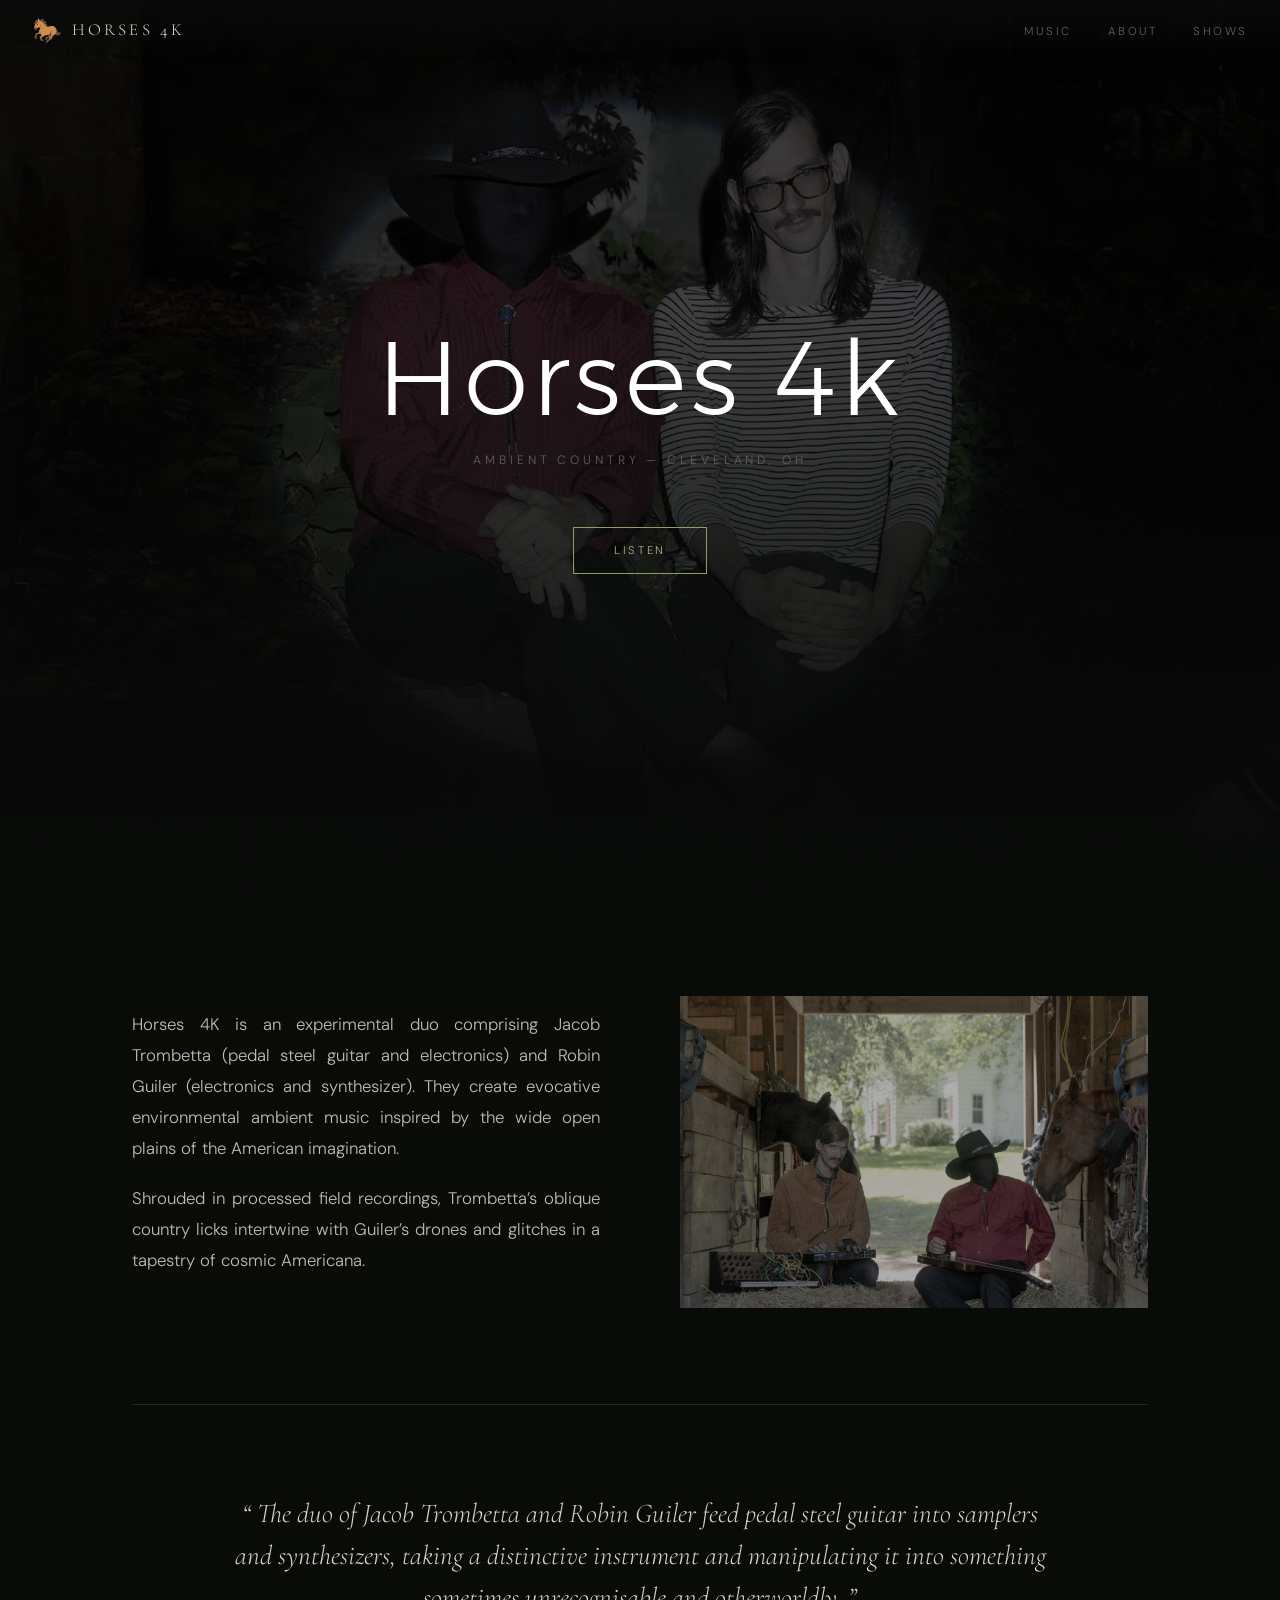
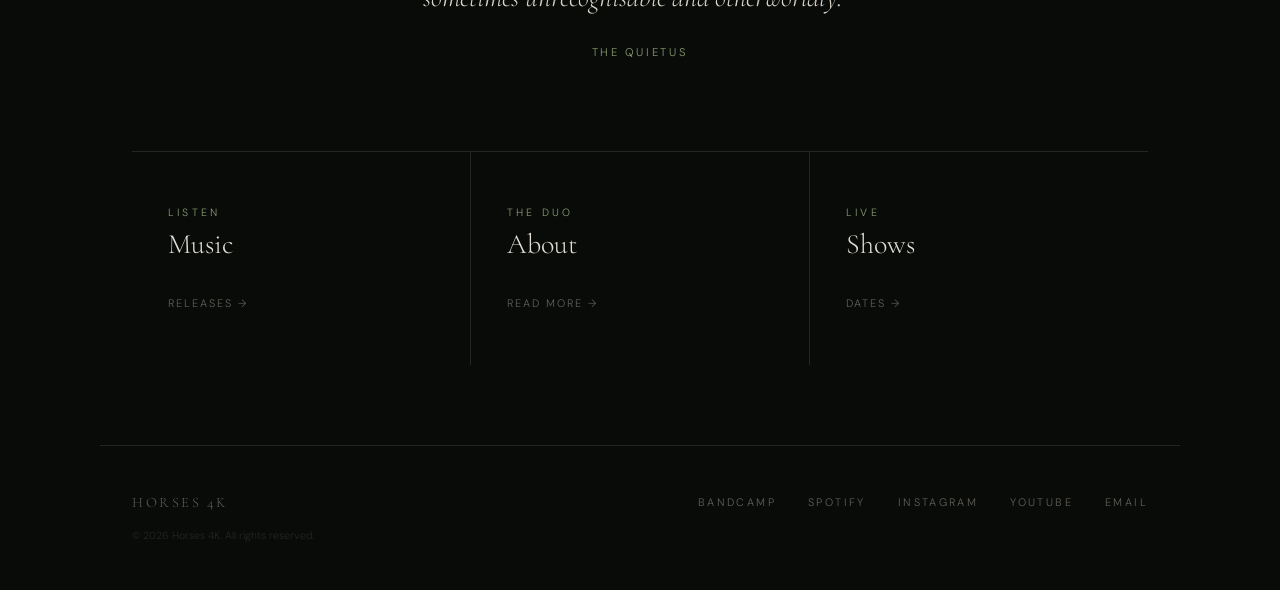
==== index.html @ 16969757 "feat: inital commit of Horses 4k website" ====
<!DOCTYPE html>
<html lang="en">
<head>
  <meta charset="UTF-8">
  <meta name="viewport" content="width=device-width, initial-scale=1.0">
  <title>Horses 4K — Ambient Country, Cleveland, OH</title>
  <meta name="description" content="Horses 4K is an experimental duo from Cleveland, Ohio. Jacob Trombetta and Robin Guiler feed pedal steel guitar into samplers and synthesizers — cosmic Americana for the wide open dark.">
  <link rel="canonical" href="https://horses4k.rodeo/">
  <meta property="og:type" content="website">
  <meta property="og:site_name" content="Horses 4K">
  <meta property="og:url" content="https://horses4k.rodeo/">
  <meta property="og:title" content="Horses 4K — Ambient Country, Cleveland OH">
  <meta property="og:description" content="Pedal steel fed into samplers and synthesizers. Cosmic Americana from Cleveland, OH.">
  <meta property="og:image" content="https://horses4k.rodeo/images/web/horses_4k_web.jpg">
  <meta property="og:image:alt" content="Horses 4K — nighttime garden portrait">
  <meta name="twitter:card" content="summary_large_image">
  <meta name="twitter:site" content="@horses4k_music">
  <meta name="twitter:title" content="Horses 4K — Ambient Country, Cleveland OH">
  <meta name="twitter:description" content="Pedal steel fed into samplers and synthesizers. Cosmic Americana from Cleveland, OH.">
  <meta name="twitter:image" content="https://horses4k.rodeo/images/web/horses_4k_web.jpg">
  <meta name="twitter:image:alt" content="Horses 4K — nighttime garden portrait">
  <link rel="icon" href="/images/logo.png" type="image/png">
  <link rel="apple-touch-icon" href="/images/logo.png">
  <link rel="preconnect" href="https://fonts.googleapis.com">
  <link rel="preconnect" href="https://fonts.gstatic.com" crossorigin>
  <link rel="stylesheet" href="/css/style.css">
  <script type="application/ld+json">
  {
    "@context": "https://schema.org",
    "@type": "MusicGroup",
    "name": "Horses 4K",
    "url": "https://horses4k.rodeo",
    "description": "Horses 4K is an experimental duo from Cleveland, Ohio. Jacob Trombetta and Robin Guiler create evocative environmental ambient music — pedal steel guitar fed through samplers and synthesizers, cosmic Americana.",
    "genre": ["Ambient", "Experimental", "Americana", "Electronic"],
    "foundingLocation": { "@type": "Place", "name": "Cleveland, Ohio, USA" },
    "sameAs": [
      "https://www.instagram.com/horses4k_music/",
      "https://www.youtube.com/@Horses4k-music",
      "https://horses4k.bandcamp.com/",
      "https://open.spotify.com/artist/7i4IBPXbDUPzhd3XxN7yWX"
    ],
    "email": "horses4kmusic@gmail.com",
    "member": [
      {
        "@type": "OrganizationRole",
        "member": { "@type": "Person", "name": "Jacob Trombetta", "url": "https://jacobtrombetta.com" },
        "roleName": "Pedal Steel Guitar, Electronics"
      },
      {
        "@type": "OrganizationRole",
        "member": { "@type": "Person", "name": "Robin Guiler", "url": "https://softpedestal.bandcamp.com" },
        "roleName": "Electronics, Synthesizer"
      }
    ]
  }
  </script>
</head>
<body>
  <header>
    <nav class="site-nav" aria-label="Main navigation">
      <a href="/" class="nav-brand">
        <img src="/images/logo.png" alt="" aria-hidden="true" width="30" height="30">
        Horses 4K
      </a>
      <ul class="nav-links" role="list">
        <li><a href="/music.html">Music</a></li>
        <li><a href="/about.html">About</a></li>
        <li><a href="/shows.html">Shows</a></li>
      </ul>
      <button class="nav-toggle" aria-label="Open menu" aria-expanded="false" aria-controls="nav-drawer">
        <span></span><span></span><span></span>
      </button>
    </nav>
    <nav class="nav-drawer" id="nav-drawer" aria-label="Mobile navigation">
      <a href="/music.html">Music</a>
      <a href="/about.html">About</a>
      <a href="/shows.html">Shows</a>
    </nav>
  </header>

  <main>
    <section class="hero" aria-label="Band introduction">
      <div class="hero-bg" role="img" aria-label="Horses 4K — nighttime garden portrait"></div>
      <div class="hero-overlay"></div>
      <div class="hero-inner">
        <h1 class="hero-title">Horses 4k</h1>
        <p class="hero-sub">Ambient Country &mdash; Cleveland, OH</p>
        <a href="/music.html" class="hero-cta">Listen</a>
      </div>
    </section>

    <div class="site-wrapper">
      <section class="home-intro" aria-label="About">
        <div class="home-intro-text">
          <p>Horses 4K is an experimental duo comprising Jacob Trombetta (pedal steel guitar and electronics) and Robin Guiler (electronics and synthesizer). They create evocative environmental ambient music inspired by the wide open plains of the American imagination.</p>
          <p>Shrouded in processed field recordings, Trombetta&#8217;s oblique country licks intertwine with Guiler&#8217;s drones and glitches in a tapestry of cosmic Americana.</p>
        </div>
        <div class="home-intro-img">
          <img
            src="/images/web/horses_4k_hay.jpg"
            alt="Horses 4K performing in a horse stable — Jacob on pedal steel, Robin on synthesizer, with horses looking on"
            width="1600" height="1067"
            loading="lazy">
        </div>
      </section>

      <section class="press-quote" aria-label="Press">
        <blockquote>
          The duo of Jacob Trombetta and Robin Guiler feed pedal steel guitar into samplers and synthesizers, taking a distinctive instrument and manipulating it into something sometimes unrecognisable and otherworldly.
        </blockquote>
        <p class="press-source">
          <a href="https://thequietus.com/quietus-reviews/horses-4k-nina-review/" target="_blank" rel="noopener noreferrer">The Quietus</a>
        </p>
      </section>

      <nav class="home-links" aria-label="Site sections">
        <a class="home-link" href="/music.html">
          <span class="lbl">Listen</span>
          <span class="ttl">Music</span>
          <span class="arr">Releases &rarr;</span>
        </a>
        <a class="home-link" href="/about.html">
          <span class="lbl">The Duo</span>
          <span class="ttl">About</span>
          <span class="arr">Read more &rarr;</span>
        </a>
        <a class="home-link" href="/shows.html">
          <span class="lbl">Live</span>
          <span class="ttl">Shows</span>
          <span class="arr">Dates &rarr;</span>
        </a>
      </nav>
    </div>
  </main>

  <footer>
    <div class="site-footer">
      <span class="footer-brand">Horses 4K</span>
      <nav class="footer-socials" aria-label="Social links">
        <a href="https://horses4k.bandcamp.com/" target="_blank" rel="noopener noreferrer">Bandcamp</a>
        <a href="https://open.spotify.com/artist/7i4IBPXbDUPzhd3XxN7yWX" target="_blank" rel="noopener noreferrer">Spotify</a>
        <a href="https://www.instagram.com/horses4k_music/" target="_blank" rel="noopener noreferrer">Instagram</a>
        <a href="https://www.youtube.com/channel/UCZgQ_28INybqXA4SJDK0QSA" target="_blank" rel="noopener noreferrer">YouTube</a>
        <a href="mailto:horses4kmusic@gmail.com">Email</a>
      </nav>
      <p class="footer-copy">&copy; 2026 Horses 4K. All rights reserved.</p>
    </div>
  </footer>

  <script src="/js/main.js"></script>
</body>
</html>
---- css/style.css ----
@import url('https://fonts.googleapis.com/css2?family=Cormorant+Garamond:ital,wght@0,300;0,400;0,600;1,300;1,400&family=DM+Sans:opsz,wght@9..40,300;9..40,400&display=swap');

@font-face {
  font-family: 'Gontserrat';
  src: url('../fonts/Gontserrat-Light.woff2') format('woff2'),
       url('../fonts/Gontserrat-Light.ttf') format('truetype');
  font-weight: 300;
  font-style: normal;
  font-display: swap;
}

*, *::before, *::after { box-sizing: border-box; margin: 0; padding: 0; }

:root {
  --bg:         #090b09;
  --surface:    #0f1210;
  --surface-2:  #161a14;
  --border:     #232720;
  --text:       #bfbbb3;
  --text-muted: #62605a;
  --bright:     #e2ddd5;
  --accent:     #8c9c70;
  --accent-hi:  #aabb88;
  --warm:       #a0784a;
  --ff-d:       'Cormorant Garamond', Georgia, serif;
  --ff-b:       'DM Sans', system-ui, sans-serif;
  --max-w:      1080px;
  --nav-h:      60px;
}

html { scroll-behavior: smooth; }

body {
  background-color: var(--bg);
  color: var(--text);
  font-family: var(--ff-b);
  font-weight: 300;
  font-size: 16px;
  line-height: 1.75;
}

a { color: inherit; text-decoration: none; }
img { display: block; max-width: 100%; }
p { text-align: justify; hyphens: auto; }

/* ── nav ─────────────────────────────────────────────────── */

.site-nav {
  position: fixed;
  top: 0; left: 0; right: 0;
  z-index: 100;
  height: var(--nav-h);
  display: flex;
  align-items: center;
  justify-content: space-between;
  padding: 0 2rem;
  background: linear-gradient(to bottom,
    rgba(9,11,9,0.9) 0%,
    rgba(9,11,9,0) 100%);
  transition: background 0.35s;
}

.site-nav.scrolled {
  background: rgba(9,11,9,0.97);
  border-bottom: 1px solid var(--border);
}

.nav-brand {
  display: flex;
  align-items: center;
  gap: 0.65rem;
  font-family: var(--ff-d);
  font-size: 1.05rem;
  letter-spacing: 0.18em;
  text-transform: uppercase;
  color: var(--bright);
}

.nav-brand img {
  width: 30px;
  height: 30px;
  border-radius: 50%;
  opacity: 0.8;
}

.nav-links {
  list-style: none;
  display: flex;
  gap: 2.25rem;
}

.nav-links a {
  font-size: 0.72rem;
  letter-spacing: 0.22em;
  text-transform: uppercase;
  color: var(--text-muted);
  transition: color 0.2s;
}

.nav-links a:hover,
.nav-links a[aria-current="page"] {
  color: var(--bright);
}

.nav-toggle {
  display: none;
  background: none;
  border: none;
  cursor: pointer;
  flex-direction: column;
  gap: 5px;
  padding: 4px;
}

.nav-toggle span {
  display: block;
  width: 22px;
  height: 1px;
  background: var(--text);
  transition: transform 0.25s, opacity 0.25s;
}

.nav-toggle[aria-expanded="true"] span:nth-child(1) {
  transform: translateY(6px) rotate(45deg);
}
.nav-toggle[aria-expanded="true"] span:nth-child(2) { opacity: 0; }
.nav-toggle[aria-expanded="true"] span:nth-child(3) {
  transform: translateY(-6px) rotate(-45deg);
}

.nav-drawer {
  display: none;
  position: fixed;
  inset: 0;
  z-index: 99;
  background: rgba(9,11,9,0.98);
  flex-direction: column;
  align-items: center;
  justify-content: center;
  gap: 2.75rem;
}

.nav-drawer.open { display: flex; }

.nav-drawer a {
  font-family: var(--ff-d);
  font-size: 2.6rem;
  font-weight: 300;
  letter-spacing: 0.1em;
  text-transform: uppercase;
  color: var(--bright);
  transition: color 0.2s;
}

.nav-drawer a:hover { color: var(--accent-hi); }

@media (max-width: 640px) {
  .nav-links { display: none; }
  .nav-toggle { display: flex; }
}

/* ── hero ─────────────────────────────────────────────────── */

.hero {
  position: relative;
  min-height: 100vh;
  min-height: 100svh;
  display: flex;
  align-items: center;
  justify-content: center;
  text-align: center;
  overflow: hidden;
}

.hero-bg {
  position: absolute;
  inset: 0;
  background-image: url('../images/web/horses_4k_web.jpg');
  background-size: cover;
  background-position: center 25%;
  filter: brightness(0.28) saturate(0.45);
}

.hero-overlay {
  position: absolute;
  inset: 0;
  background: linear-gradient(
    to bottom,
    rgba(9,11,9,0.1) 0%,
    rgba(9,11,9,0.0) 30%,
    rgba(9,11,9,0.6) 72%,
    rgba(9,11,9,1.0) 100%
  );
}

.hero-inner {
  position: relative;
  z-index: 1;
  padding: 2rem;
  max-width: 820px;
}

.hero-logo {
  width: 64px;
  height: 64px;
  border-radius: 50%;
  margin: 0 auto 2rem;
  opacity: 0.8;
}

.hero-title {
  font-family: 'Gontserrat', var(--ff-d);
  font-size: clamp(3rem, 10vw, 6.5rem);
  font-weight: 300;
  letter-spacing: 0.04em;
  color: #fff;
  line-height: 1;
  margin-bottom: 1.25rem;
}

.hero-sub {
  font-size: 0.76rem;
  letter-spacing: 0.32em;
  text-transform: uppercase;
  color: var(--text-muted);
  margin-bottom: 3.5rem;
  text-align: center;
}

.hero-cta {
  display: inline-block;
  font-size: 0.7rem;
  letter-spacing: 0.24em;
  text-transform: uppercase;
  color: var(--accent-hi);
  border: 1px solid var(--accent);
  padding: 0.8rem 2.5rem;
  transition: background 0.22s, color 0.22s;
}

.hero-cta:hover {
  background: var(--accent);
  color: var(--bg);
}

/* ── shared layout ────────────────────────────────────────── */

.site-wrapper {
  max-width: var(--max-w);
  margin: 0 auto;
  padding: 0 2rem;
}

.page-header {
  padding-top: calc(var(--nav-h) + 5rem);
  padding-bottom: 3.5rem;
  border-bottom: 1px solid var(--border);
  margin-bottom: 5rem;
}

.eyebrow {
  font-size: 0.68rem;
  letter-spacing: 0.32em;
  text-transform: uppercase;
  color: var(--accent);
  margin-bottom: 0.65rem;
}

.page-title {
  font-family: var(--ff-d);
  font-size: clamp(2.8rem, 7vw, 5rem);
  font-weight: 300;
  letter-spacing: 0.08em;
  text-transform: uppercase;
  color: var(--bright);
  line-height: 1.05;
}

/* ── home sections ────────────────────────────────────────── */

.home-intro {
  display: grid;
  grid-template-columns: 1fr 1fr;
  gap: 5rem;
  align-items: center;
  padding: 6rem 0;
  border-bottom: 1px solid var(--border);
}

.home-intro-text p {
  font-size: 1.05rem;
  line-height: 1.85;
  margin-bottom: 1.2rem;
}

.home-intro-text p.muted {
  color: var(--text-muted);
  font-size: 0.95rem;
}

.home-intro-img {
  aspect-ratio: 3/2;
  overflow: hidden;
}

.home-intro-img img {
  width: 100%;
  height: 100%;
  object-fit: cover;
  filter: brightness(0.68) saturate(0.55);
  transition: filter 0.6s;
}

.home-intro-img:hover img {
  filter: brightness(0.8) saturate(0.72);
}

@media (max-width: 768px) {
  .home-intro {
    grid-template-columns: 1fr;
    gap: 2.5rem;
    padding: 4rem 0;
  }
}

.press-quote {
  padding: 5.5rem 0;
  border-bottom: 1px solid var(--border);
  text-align: center;
}

.press-quote blockquote {
  font-family: var(--ff-d);
  font-size: clamp(1.2rem, 2.6vw, 1.7rem);
  font-style: italic;
  font-weight: 300;
  line-height: 1.55;
  color: #d8d4ca;
  max-width: 820px;
  margin: 0 auto 1.5rem;
}

.press-quote blockquote::before { content: '\201C'; }
.press-quote blockquote::after  { content: '\201D'; }

.press-source {
  font-size: 0.7rem;
  letter-spacing: 0.24em;
  text-transform: uppercase;
  color: var(--text-muted);
  text-align: center;
}

.press-source a {
  color: var(--accent);
  border-bottom: 1px solid transparent;
  transition: border-color 0.2s;
}

.press-source a:hover { border-color: var(--accent); }

.home-links {
  display: grid;
  grid-template-columns: repeat(3, 1fr);
  gap: 1px;
  background: var(--border);
  margin: 0;
}

.home-link {
  background: var(--bg);
  padding: 3.25rem 2.25rem;
  display: flex;
  flex-direction: column;
  gap: 0.4rem;
  transition: background 0.2s;
}

.home-link:hover { background: var(--surface); }

.home-link .lbl {
  font-size: 0.66rem;
  letter-spacing: 0.3em;
  text-transform: uppercase;
  color: var(--accent);
}

.home-link .ttl {
  font-family: var(--ff-d);
  font-size: 1.75rem;
  color: var(--bright);
  line-height: 1.1;
}

.home-link .arr {
  margin-top: 1.75rem;
  font-size: 0.68rem;
  letter-spacing: 0.18em;
  text-transform: uppercase;
  color: var(--text-muted);
}

@media (max-width: 600px) {
  .home-links { grid-template-columns: 1fr; }
}

/* ── music ────────────────────────────────────────────────── */

.section {
  padding-bottom: 5.5rem;
  border-bottom: 1px solid var(--border);
  margin-bottom: 5.5rem;
}

.section + .section {
  padding-top: 3.5rem;
}

.section:last-child {
  border-bottom: none;
  margin-bottom: 0;
}

.release {
  display: grid;
  grid-template-columns: 360px 1fr;
  gap: 3.5rem;
  align-items: start;
  margin-bottom: 5.5rem;
}

.release:last-child { margin-bottom: 0; }

.release-cover {
  aspect-ratio: 1;
  background: var(--surface);
  overflow: hidden;
  display: flex;
  align-items: center;
  justify-content: center;
}

.release-cover-placeholder {
  font-family: var(--ff-d);
  font-size: 3rem;
  font-style: italic;
  color: var(--text-muted);
  letter-spacing: 0.04em;
}

.release-cover img {
  width: 100%;
  height: 100%;
  object-fit: cover;
  filter: brightness(0.72) saturate(0.5);
}

.release-name {
  font-family: var(--ff-d);
  font-size: 3rem;
  font-weight: 300;
  letter-spacing: 0.06em;
  color: var(--bright);
  line-height: 1;
  margin-bottom: 0.4rem;
}

.release-meta {
  font-size: 0.7rem;
  letter-spacing: 0.24em;
  text-transform: uppercase;
  color: var(--text-muted);
  margin-bottom: 1.75rem;
}

.release-desc {
  font-size: 1rem;
  line-height: 1.9;
  margin-bottom: 2rem;
}

.stream-links {
  display: flex;
  flex-wrap: wrap;
  gap: 0.75rem;
  margin-bottom: 2.5rem;
}

.stream-link {
  font-size: 0.68rem;
  letter-spacing: 0.2em;
  text-transform: uppercase;
  padding: 0.6rem 1.5rem;
  border: 1px solid var(--border);
  color: var(--text-muted);
  transition: border-color 0.2s, color 0.2s;
}

.stream-link:hover {
  border-color: var(--accent);
  color: var(--accent-hi);
}

.release-credits {
  margin-top: 1.75rem;
  padding-top: 1.5rem;
  border-top: 1px solid var(--border);
}

.release-credits p {
  font-size: 0.82rem;
  line-height: 1.7;
  color: var(--text-muted);
  margin-bottom: 0.2rem;
  text-align: left;
}

.credits-label {
  font-size: 0.66rem !important;
  letter-spacing: 0.28em;
  text-transform: uppercase;
  color: var(--accent) !important;
  margin-bottom: 0.75rem !important;
}

.press-block {
  padding: 1.75rem 2rem;
  border-left: 2px solid var(--accent);
  background: var(--surface);
}

.press-block p {
  font-family: var(--ff-d);
  font-size: 1.1rem;
  font-style: italic;
  font-weight: 300;
  line-height: 1.65;
  color: #cdc9bf;
  margin-bottom: 1rem;
}

.press-block cite {
  font-size: 0.68rem;
  letter-spacing: 0.22em;
  text-transform: uppercase;
  color: var(--text-muted);
  font-style: normal;
}

.press-block cite a {
  color: var(--accent);
  border-bottom: 1px solid transparent;
  transition: border-color 0.2s;
}

.press-block cite a:hover { border-color: var(--accent); }

.release-embed {
  overflow: hidden;
}

.release-embed iframe {
  display: block;
  border: 0;
  max-width: 100%;
}

.videos-section {
  margin-top: 3.5rem;
  padding-top: 2.5rem;
  border-top: 1px solid var(--border);
}

.videos-label {
  font-size: 0.68rem;
  letter-spacing: 0.3em;
  text-transform: uppercase;
  color: var(--accent);
  margin-bottom: 1.5rem;
}

.video-grid {
  display: grid;
  grid-template-columns: 1fr 1fr;
  gap: 1.5rem;
}

.video-title {
  font-size: 0.78rem;
  letter-spacing: 0.08em;
  color: var(--text-muted);
  margin-bottom: 0.65rem;
}

.video-wrap {
  position: relative;
  aspect-ratio: 16 / 9;
  background: var(--surface);
}

.video-wrap iframe {
  position: absolute;
  inset: 0;
  width: 100%;
  height: 100%;
  border: 0;
}

.video-single {
  margin-top: 2.5rem;
}

@media (max-width: 640px) {
  .release {
    grid-template-columns: 1fr;
    gap: 2rem;
  }
  .release-cover { max-width: 150px; }
  .video-grid { grid-template-columns: 1fr; }
}

/* ── about ────────────────────────────────────────────────── */

.about-grid {
  display: grid;
  grid-template-columns: 1fr 360px;
  gap: 5rem;
  align-items: start;
}

.about-text p {
  font-size: 1.05rem;
  line-height: 1.9;
  margin-bottom: 1.35rem;
}

.about-members-label {
  font-size: 0.66rem;
  letter-spacing: 0.32em;
  text-transform: uppercase;
  color: var(--accent);
  margin: 3rem 0 1.25rem;
}

.member-row {
  display: flex;
  justify-content: space-between;
  align-items: center;
  padding: 0.9rem 0;
  border-bottom: 1px solid var(--border);
  color: var(--text-muted);
  transition: color 0.2s;
}

.about-members-label + .member-row { border-top: 1px solid var(--border); }

.member-row strong {
  display: block;
  font-size: 0.9rem;
  font-weight: 400;
  color: var(--bright);
  margin-bottom: 0.15rem;
}

.member-row span {
  font-size: 0.75rem;
  letter-spacing: 0.1em;
  text-transform: uppercase;
}

.member-ext {
  font-size: 0.66rem;
  letter-spacing: 0.2em;
  text-transform: uppercase;
  color: var(--text-muted);
  border-bottom: 1px solid transparent;
  transition: color 0.2s, border-color 0.2s;
}

.member-row:hover .member-ext {
  color: var(--accent-hi);
  border-color: var(--accent-hi);
}

.about-photo-wrap {
  position: sticky;
  top: calc(var(--nav-h) + 2rem);
  align-self: start;
}

.about-photo-wrap img {
  width: 100%;
  height: auto;
  filter: brightness(0.72) saturate(0.58) contrast(1.05);
}

@media (max-width: 900px) {
  .about-grid {
    grid-template-columns: 1fr;
    gap: 3rem;
  }
  .about-photo-wrap {
    position: static;
    order: -1;
  }
  .about-photo-wrap img {
    max-height: 440px;
    object-fit: cover;
    width: 100%;
  }
}

/* ── shows ────────────────────────────────────────────────── */

.shows-block { margin-bottom: 4.5rem; }

.shows-block + .shows-block {
  padding-top: 4.5rem;
  border-top: 1px solid var(--border);
}

.shows-section-label {
  font-size: 0.66rem;
  letter-spacing: 0.32em;
  text-transform: uppercase;
  color: var(--accent);
  margin-bottom: 0.5rem;
}

.shows-section-title {
  font-family: var(--ff-d);
  font-size: 2rem;
  font-weight: 300;
  color: var(--bright);
  margin-bottom: 2.25rem;
}

.show-list { list-style: none; }

.show {
  display: grid;
  grid-template-columns: 130px 1fr auto;
  align-items: center;
  gap: 2rem;
  padding: 1.3rem 0;
  border-bottom: 1px solid var(--border);
}

.show:first-child { border-top: 1px solid var(--border); }

.show-date {
  font-family: var(--ff-d);
  font-size: 0.95rem;
  color: var(--accent-hi);
  white-space: nowrap;
}

.show.past .show-date { color: var(--text-muted); }

.show-venue {
  font-size: 0.92rem;
  color: var(--bright);
  margin-bottom: 0.2rem;
}

.show.past .show-venue { color: var(--text); opacity: 0.7; }

.show-city {
  font-size: 0.7rem;
  letter-spacing: 0.14em;
  text-transform: uppercase;
  color: var(--text-muted);
}

.show-bill {
  font-size: 0.78rem;
  color: var(--text-muted);
  margin-top: 0.25rem;
}

.ticket-link {
  font-size: 0.68rem;
  letter-spacing: 0.2em;
  text-transform: uppercase;
  color: var(--accent);
  border: 1px solid var(--accent);
  padding: 0.38rem 1rem;
  white-space: nowrap;
  transition: background 0.2s, color 0.2s;
}

.ticket-link:hover {
  background: var(--accent);
  color: var(--bg);
}

@media (max-width: 640px) {
  .show {
    grid-template-columns: 1fr;
    gap: 0.3rem;
    padding: 1rem 0;
  }
}

/* ── footer ───────────────────────────────────────────────── */

.site-footer {
  border-top: 1px solid var(--border);
  padding: 2.75rem 2rem;
  max-width: var(--max-w);
  margin: 5rem auto 0;
  display: flex;
  align-items: center;
  justify-content: space-between;
  flex-wrap: wrap;
  gap: 1.5rem;
  row-gap: 0.75rem;
}

.footer-brand {
  font-family: var(--ff-d);
  font-size: 0.9rem;
  letter-spacing: 0.18em;
  text-transform: uppercase;
  color: var(--text-muted);
}

.footer-socials {
  display: flex;
  flex-wrap: wrap;
  gap: 1rem 2rem;
}

.footer-socials a {
  font-size: 0.68rem;
  letter-spacing: 0.22em;
  text-transform: uppercase;
  color: var(--text-muted);
  transition: color 0.2s;
}

.footer-socials a:hover { color: var(--accent-hi); }

.footer-copy {
  width: 100%;
  font-size: 0.65rem;
  color: var(--border);
}

/* ── utility ──────────────────────────────────────────────── */

.sr-only {
  position: absolute;
  width: 1px;
  height: 1px;
  overflow: hidden;
  clip: rect(0 0 0 0);
  white-space: nowrap;
}
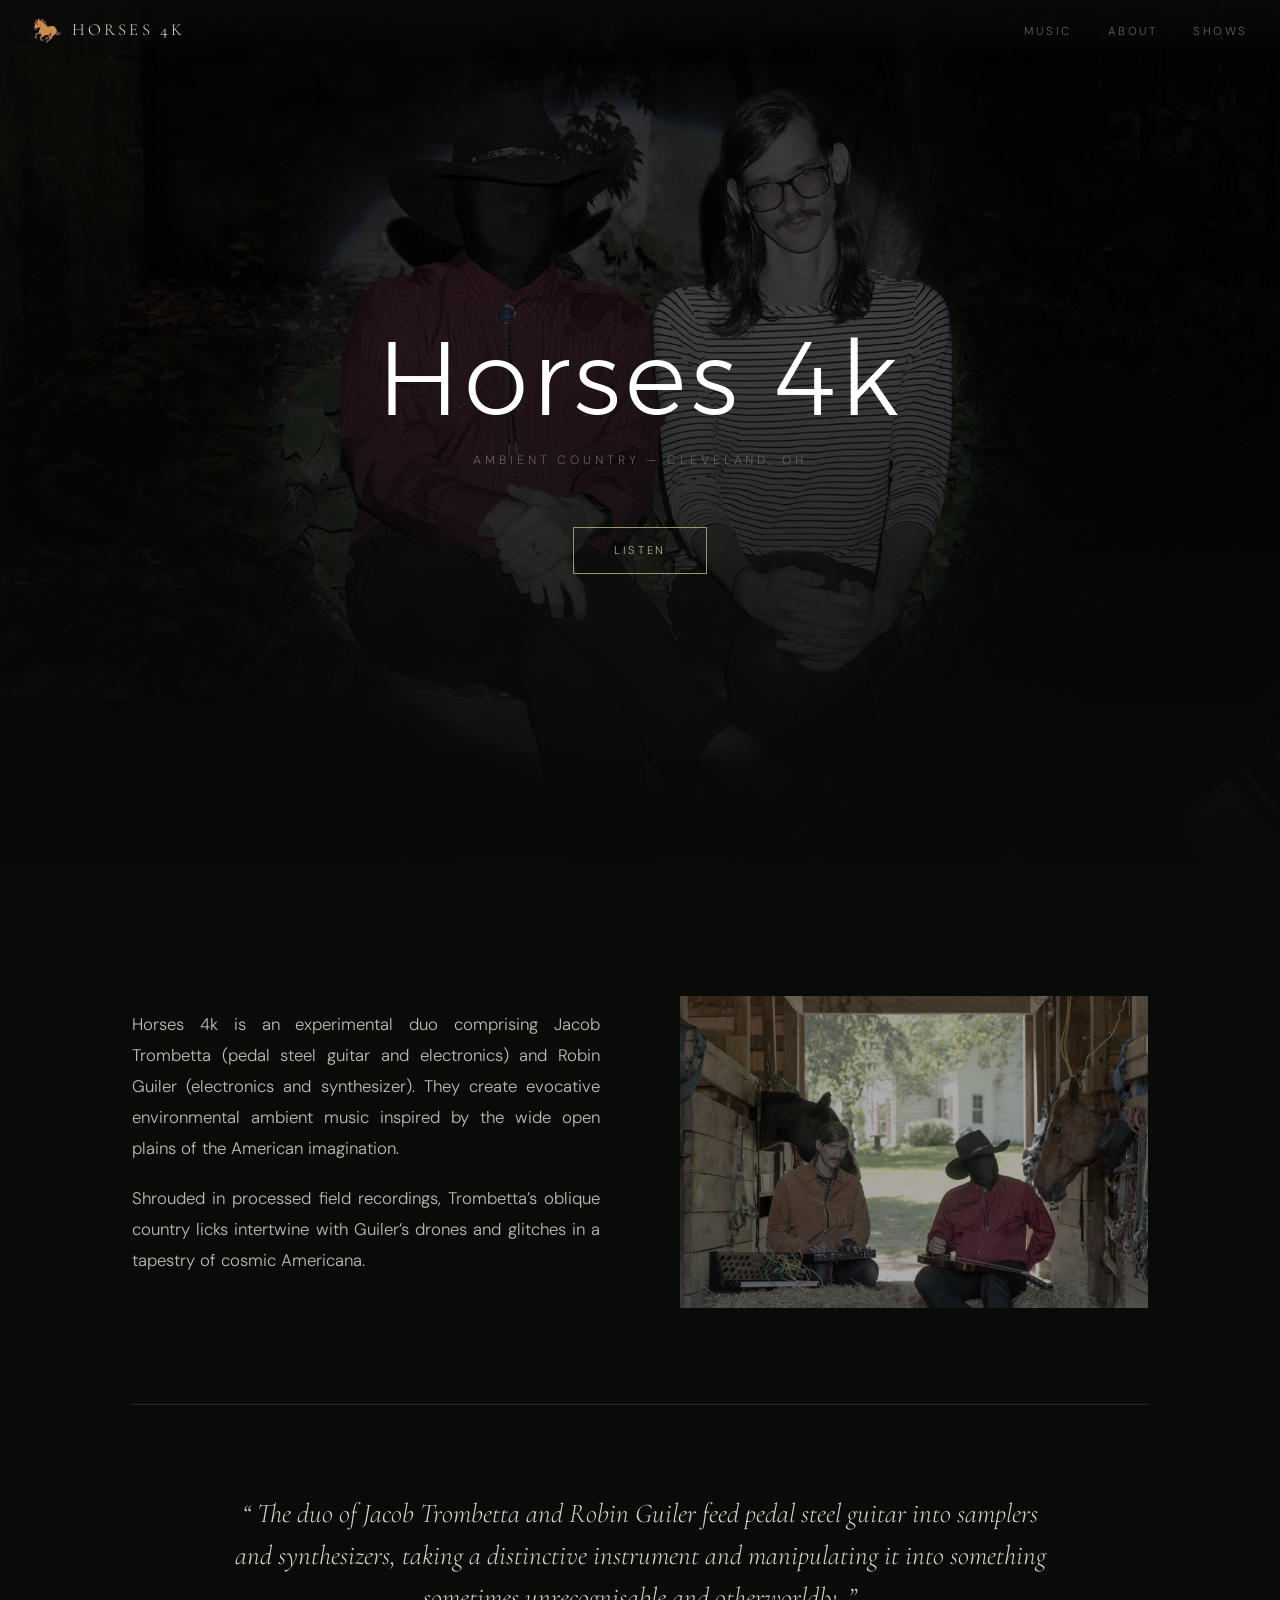
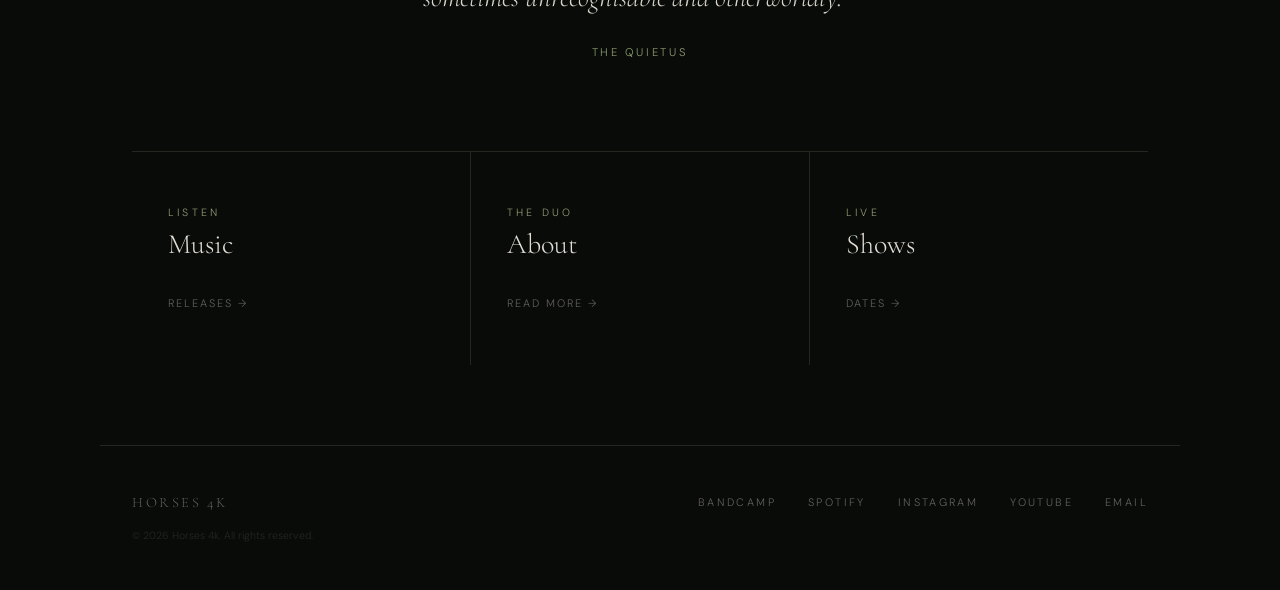
==== commit 4a9b6d66: "chore: make naming consistent" ====
--- a/index.html
+++ b/index.html
@@ -3,22 +3,22 @@
 <head>
   <meta charset="UTF-8">
   <meta name="viewport" content="width=device-width, initial-scale=1.0">
-  <title>Horses 4K — Ambient Country, Cleveland, OH</title>
-  <meta name="description" content="Horses 4K is an experimental duo from Cleveland, Ohio. Jacob Trombetta and Robin Guiler feed pedal steel guitar into samplers and synthesizers — cosmic Americana for the wide open dark.">
+  <title>Horses 4k — Ambient Country, Cleveland, OH</title>
+  <meta name="description" content="Horses 4k is an experimental duo from Cleveland, Ohio. Jacob Trombetta and Robin Guiler feed pedal steel guitar into samplers and synthesizers — cosmic Americana for the wide open dark.">
   <link rel="canonical" href="https://horses4k.rodeo/">
   <meta property="og:type" content="website">
-  <meta property="og:site_name" content="Horses 4K">
+  <meta property="og:site_name" content="Horses 4k">
   <meta property="og:url" content="https://horses4k.rodeo/">
-  <meta property="og:title" content="Horses 4K — Ambient Country, Cleveland OH">
+  <meta property="og:title" content="Horses 4k — Ambient Country, Cleveland OH">
   <meta property="og:description" content="Pedal steel fed into samplers and synthesizers. Cosmic Americana from Cleveland, OH.">
   <meta property="og:image" content="https://horses4k.rodeo/images/web/horses_4k_web.jpg">
-  <meta property="og:image:alt" content="Horses 4K — nighttime garden portrait">
+  <meta property="og:image:alt" content="Horses 4k — nighttime garden portrait">
   <meta name="twitter:card" content="summary_large_image">
   <meta name="twitter:site" content="@horses4k_music">
-  <meta name="twitter:title" content="Horses 4K — Ambient Country, Cleveland OH">
+  <meta name="twitter:title" content="Horses 4k — Ambient Country, Cleveland OH">
   <meta name="twitter:description" content="Pedal steel fed into samplers and synthesizers. Cosmic Americana from Cleveland, OH.">
   <meta name="twitter:image" content="https://horses4k.rodeo/images/web/horses_4k_web.jpg">
-  <meta name="twitter:image:alt" content="Horses 4K — nighttime garden portrait">
+  <meta name="twitter:image:alt" content="Horses 4k — nighttime garden portrait">
   <link rel="icon" href="/images/logo.png" type="image/png">
   <link rel="apple-touch-icon" href="/images/logo.png">
   <link rel="preconnect" href="https://fonts.googleapis.com">
@@ -28,9 +28,9 @@
   {
     "@context": "https://schema.org",
     "@type": "MusicGroup",
-    "name": "Horses 4K",
+    "name": "Horses 4k",
     "url": "https://horses4k.rodeo",
-    "description": "Horses 4K is an experimental duo from Cleveland, Ohio. Jacob Trombetta and Robin Guiler create evocative environmental ambient music — pedal steel guitar fed through samplers and synthesizers, cosmic Americana.",
+    "description": "Horses 4k is an experimental duo from Cleveland, Ohio. Jacob Trombetta and Robin Guiler create evocative environmental ambient music — pedal steel guitar fed through samplers and synthesizers, cosmic Americana.",
     "genre": ["Ambient", "Experimental", "Americana", "Electronic"],
     "foundingLocation": { "@type": "Place", "name": "Cleveland, Ohio, USA" },
     "sameAs": [
@@ -60,7 +60,7 @@
     <nav class="site-nav" aria-label="Main navigation">
       <a href="/" class="nav-brand">
         <img src="/images/logo.png" alt="" aria-hidden="true" width="30" height="30">
-        Horses 4K
+        Horses 4k
       </a>
       <ul class="nav-links" role="list">
         <li><a href="/music.html">Music</a></li>
@@ -80,7 +80,7 @@
 
   <main>
     <section class="hero" aria-label="Band introduction">
-      <div class="hero-bg" role="img" aria-label="Horses 4K — nighttime garden portrait"></div>
+      <div class="hero-bg" role="img" aria-label="Horses 4k — nighttime garden portrait"></div>
       <div class="hero-overlay"></div>
       <div class="hero-inner">
         <h1 class="hero-title">Horses 4k</h1>
@@ -92,13 +92,13 @@
     <div class="site-wrapper">
       <section class="home-intro" aria-label="About">
         <div class="home-intro-text">
-          <p>Horses 4K is an experimental duo comprising Jacob Trombetta (pedal steel guitar and electronics) and Robin Guiler (electronics and synthesizer). They create evocative environmental ambient music inspired by the wide open plains of the American imagination.</p>
+          <p>Horses 4k is an experimental duo comprising Jacob Trombetta (pedal steel guitar and electronics) and Robin Guiler (electronics and synthesizer). They create evocative environmental ambient music inspired by the wide open plains of the American imagination.</p>
           <p>Shrouded in processed field recordings, Trombetta&#8217;s oblique country licks intertwine with Guiler&#8217;s drones and glitches in a tapestry of cosmic Americana.</p>
         </div>
         <div class="home-intro-img">
           <img
             src="/images/web/horses_4k_hay.jpg"
-            alt="Horses 4K performing in a horse stable — Jacob on pedal steel, Robin on synthesizer, with horses looking on"
+            alt="Horses 4k performing in a horse stable — Jacob on pedal steel, Robin on synthesizer, with horses looking on"
             width="1600" height="1067"
             loading="lazy">
         </div>
@@ -135,15 +135,15 @@
 
   <footer>
     <div class="site-footer">
-      <span class="footer-brand">Horses 4K</span>
+      <span class="footer-brand">Horses 4k</span>
       <nav class="footer-socials" aria-label="Social links">
         <a href="https://horses4k.bandcamp.com/" target="_blank" rel="noopener noreferrer">Bandcamp</a>
         <a href="https://open.spotify.com/artist/7i4IBPXbDUPzhd3XxN7yWX" target="_blank" rel="noopener noreferrer">Spotify</a>
         <a href="https://www.instagram.com/horses4k_music/" target="_blank" rel="noopener noreferrer">Instagram</a>
-        <a href="https://www.youtube.com/channel/UCZgQ_28INybqXA4SJDK0QSA" target="_blank" rel="noopener noreferrer">YouTube</a>
+        <a href="https://www.youtube.com/@Horses4k-music" target="_blank" rel="noopener noreferrer">YouTube</a>
         <a href="mailto:horses4kmusic@gmail.com">Email</a>
       </nav>
-      <p class="footer-copy">&copy; 2026 Horses 4K. All rights reserved.</p>
+      <p class="footer-copy">&copy; 2026 Horses 4k. All rights reserved.</p>
     </div>
   </footer>
 
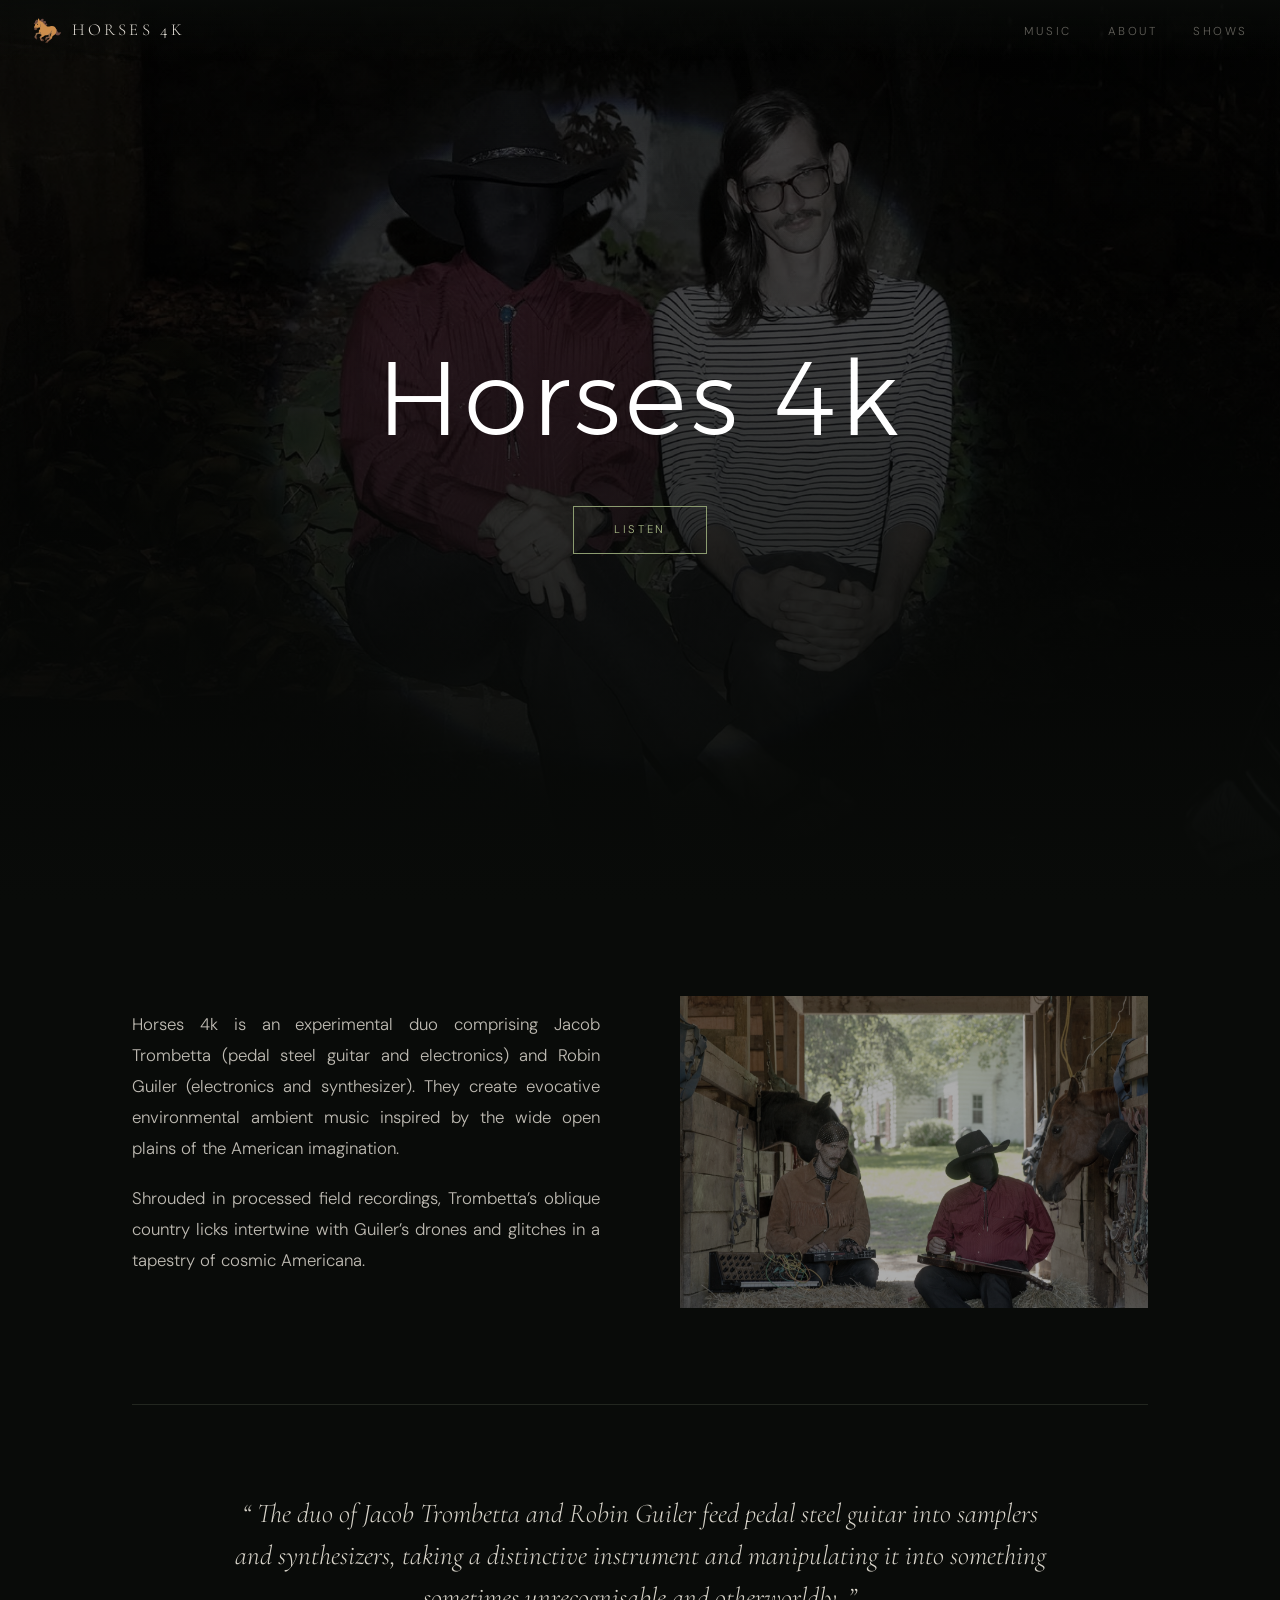
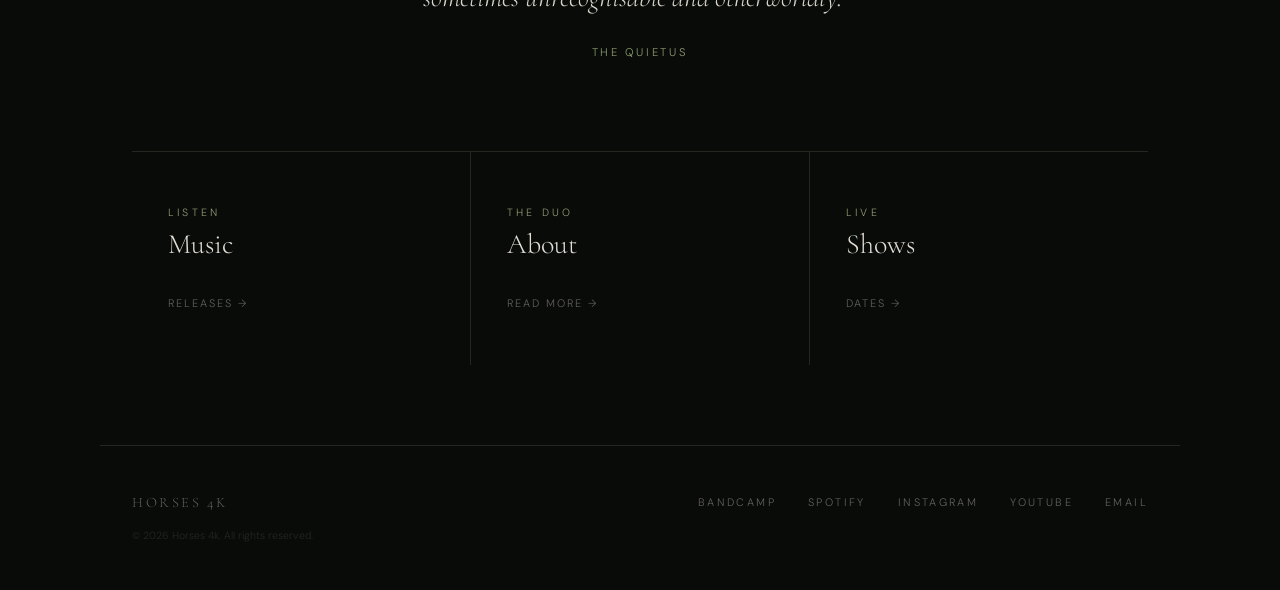
==== commit 21ba4a43: "Drive shows from shows.json; drop homepage tagline Shows now live in shows.json instead of hand-edit" ====
--- a/index.html
+++ b/index.html
@@ -3,19 +3,19 @@
 <head>
   <meta charset="UTF-8">
   <meta name="viewport" content="width=device-width, initial-scale=1.0">
-  <title>Horses 4k — Ambient Country, Cleveland, OH</title>
+  <title>Horses 4k</title>
   <meta name="description" content="Horses 4k is an experimental duo from Cleveland, Ohio. Jacob Trombetta and Robin Guiler feed pedal steel guitar into samplers and synthesizers — cosmic Americana for the wide open dark.">
   <link rel="canonical" href="https://horses4k.rodeo/">
   <meta property="og:type" content="website">
   <meta property="og:site_name" content="Horses 4k">
   <meta property="og:url" content="https://horses4k.rodeo/">
-  <meta property="og:title" content="Horses 4k — Ambient Country, Cleveland OH">
+  <meta property="og:title" content="Horses 4k">
   <meta property="og:description" content="Pedal steel fed into samplers and synthesizers. Cosmic Americana from Cleveland, OH.">
   <meta property="og:image" content="https://horses4k.rodeo/images/web/horses_4k_web.jpg">
   <meta property="og:image:alt" content="Horses 4k — nighttime garden portrait">
   <meta name="twitter:card" content="summary_large_image">
   <meta name="twitter:site" content="@horses4k_music">
-  <meta name="twitter:title" content="Horses 4k — Ambient Country, Cleveland OH">
+  <meta name="twitter:title" content="Horses 4k">
   <meta name="twitter:description" content="Pedal steel fed into samplers and synthesizers. Cosmic Americana from Cleveland, OH.">
   <meta name="twitter:image" content="https://horses4k.rodeo/images/web/horses_4k_web.jpg">
   <meta name="twitter:image:alt" content="Horses 4k — nighttime garden portrait">
@@ -84,7 +84,6 @@
       <div class="hero-overlay"></div>
       <div class="hero-inner">
         <h1 class="hero-title">Horses 4k</h1>
-        <p class="hero-sub">Ambient Country &mdash; Cleveland, OH</p>
         <a href="/music.html" class="hero-cta">Listen</a>
       </div>
     </section>
--- a/css/style.css
+++ b/css/style.css
@@ -215,16 +215,7 @@
   letter-spacing: 0.04em;
   color: #fff;
   line-height: 1;
-  margin-bottom: 1.25rem;
-}
-
-.hero-sub {
-  font-size: 0.76rem;
-  letter-spacing: 0.32em;
-  text-transform: uppercase;
-  color: var(--text-muted);
   margin-bottom: 3.5rem;
-  text-align: center;
 }
 
 .hero-cta {
@@ -735,6 +726,11 @@
   margin-bottom: 2.25rem;
 }
 
+.shows-empty {
+  font-size: 0.85rem;
+  color: var(--text-muted);
+}
+
 .show-list { list-style: none; }
 
 .show {
@@ -765,6 +761,15 @@
 
 .show.past .show-venue { color: var(--text); opacity: 0.7; }
 
+.show-venue a,
+.show-bill a {
+  border-bottom: 1px solid transparent;
+  transition: border-color 0.2s;
+}
+
+.show-venue a:hover,
+.show-bill a:hover { border-color: currentColor; }
+
 .show-city {
   font-size: 0.7rem;
   letter-spacing: 0.14em;
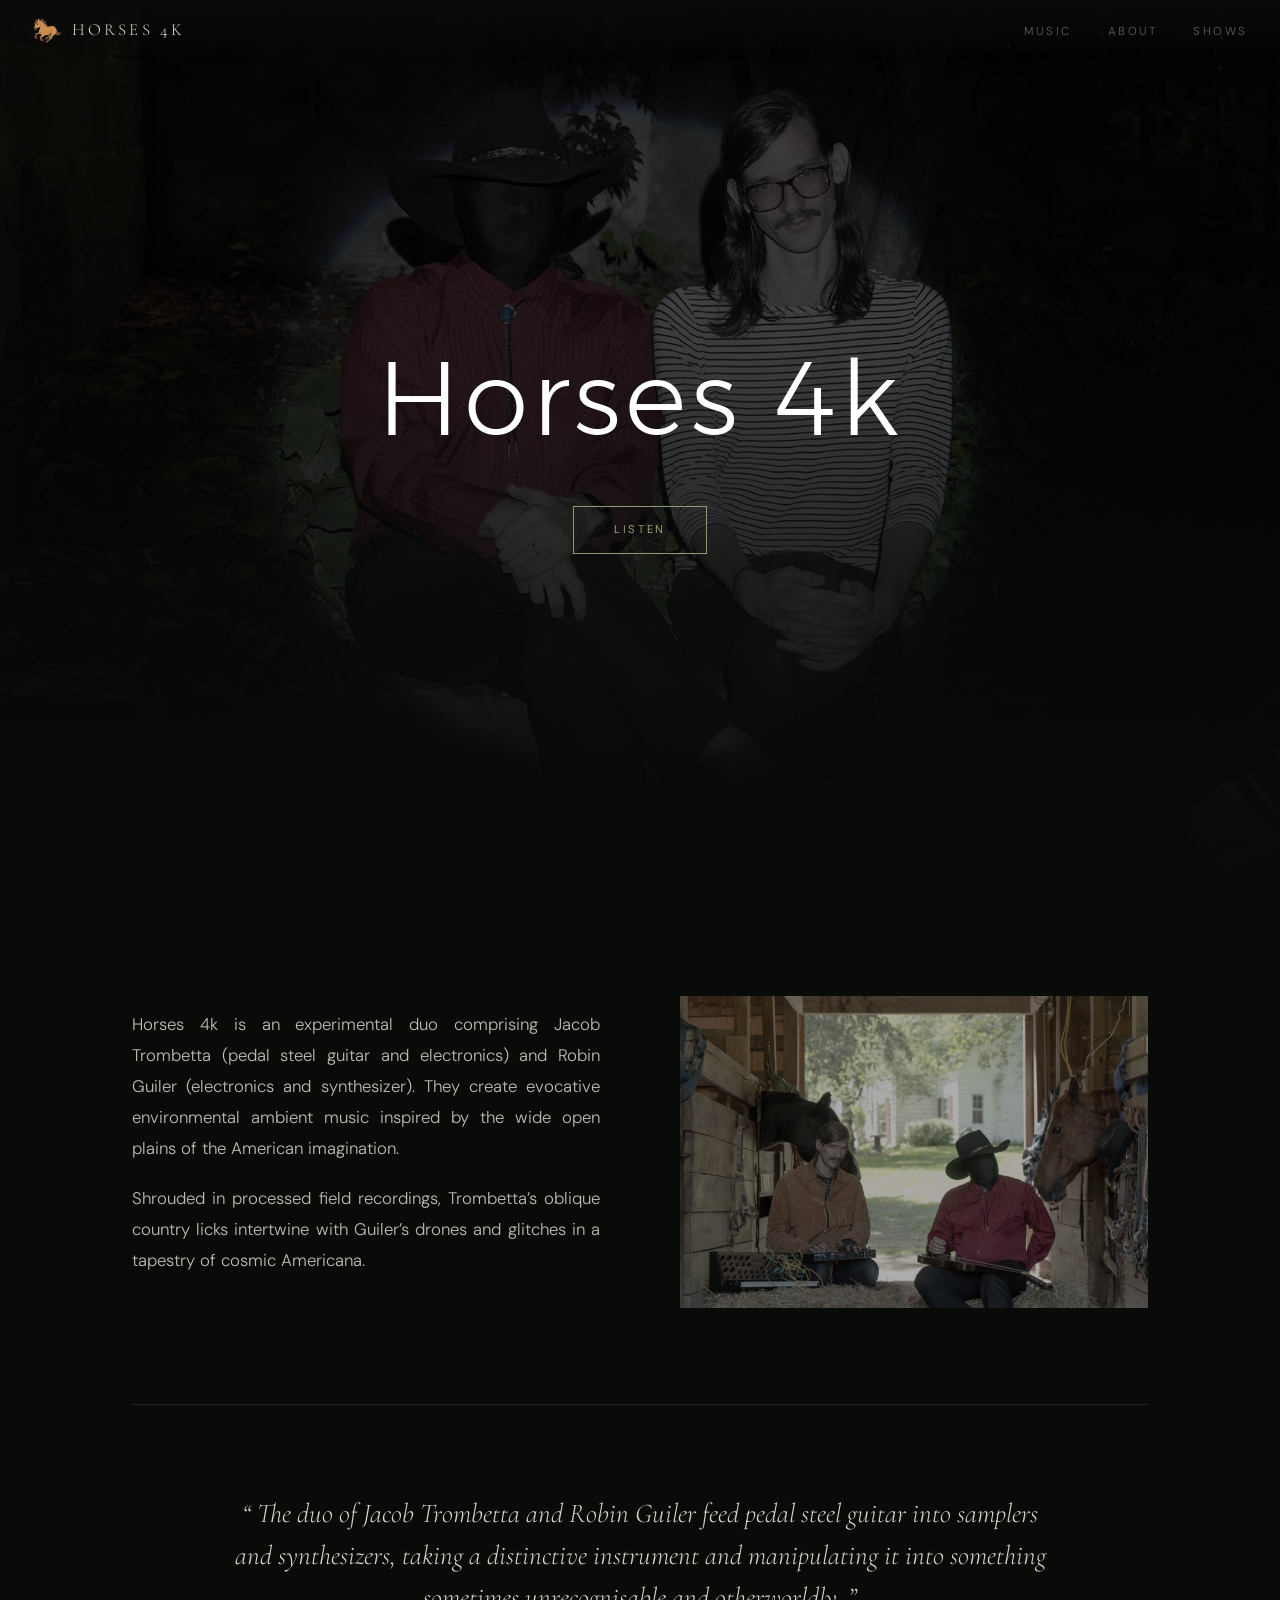
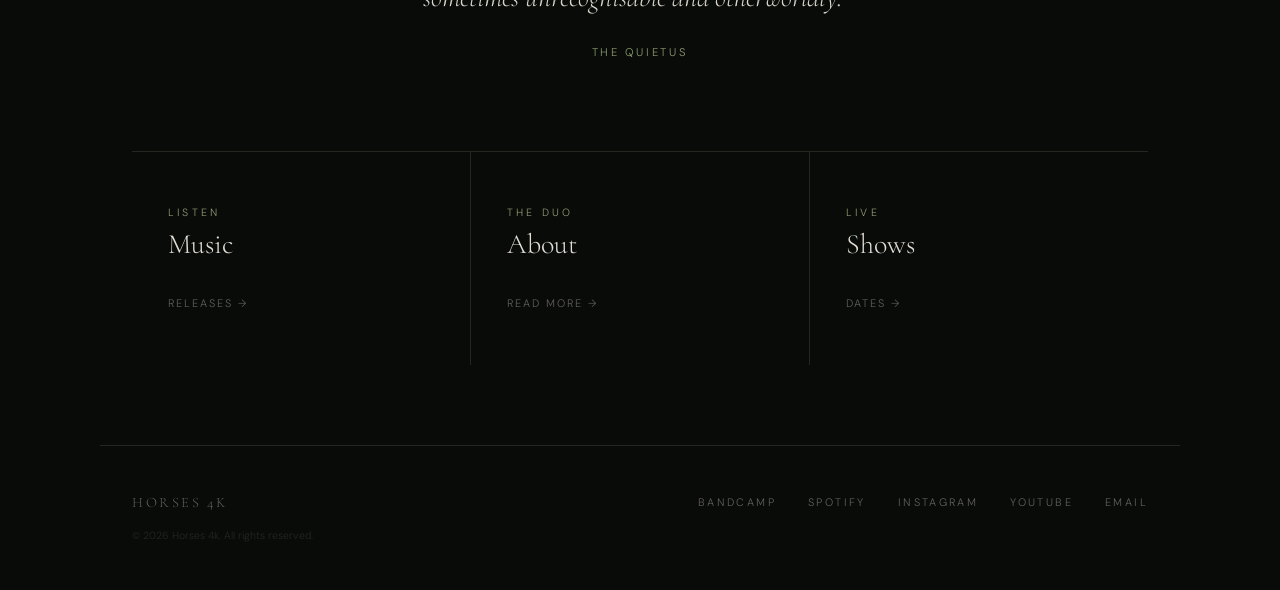
==== commit 3511b244: "SEO pass: pre-render shows, restore homepage title, compress images - Pre-render shows.html into sta" ====
--- a/index.html
+++ b/index.html
@@ -3,7 +3,7 @@
 <head>
   <meta charset="UTF-8">
   <meta name="viewport" content="width=device-width, initial-scale=1.0">
-  <title>Horses 4k</title>
+  <title>Horses 4k — Ambient Country, Cleveland, OH</title>
   <meta name="description" content="Horses 4k is an experimental duo from Cleveland, Ohio. Jacob Trombetta and Robin Guiler feed pedal steel guitar into samplers and synthesizers — cosmic Americana for the wide open dark.">
   <link rel="canonical" href="https://horses4k.rodeo/">
   <meta property="og:type" content="website">
@@ -14,7 +14,6 @@
   <meta property="og:image" content="https://horses4k.rodeo/images/web/horses_4k_web.jpg">
   <meta property="og:image:alt" content="Horses 4k — nighttime garden portrait">
   <meta name="twitter:card" content="summary_large_image">
-  <meta name="twitter:site" content="@horses4k_music">
   <meta name="twitter:title" content="Horses 4k">
   <meta name="twitter:description" content="Pedal steel fed into samplers and synthesizers. Cosmic Americana from Cleveland, OH.">
   <meta name="twitter:image" content="https://horses4k.rodeo/images/web/horses_4k_web.jpg">
--- a/css/style.css
+++ b/css/style.css
@@ -753,6 +753,13 @@
 
 .show.past .show-date { color: var(--text-muted); }
 
+.show-time {
+  font-size: 0.68rem;
+  letter-spacing: 0.06em;
+  color: var(--text-muted);
+  margin-top: 0.2rem;
+}
+
 .show-venue {
   font-size: 0.92rem;
   color: var(--bright);
